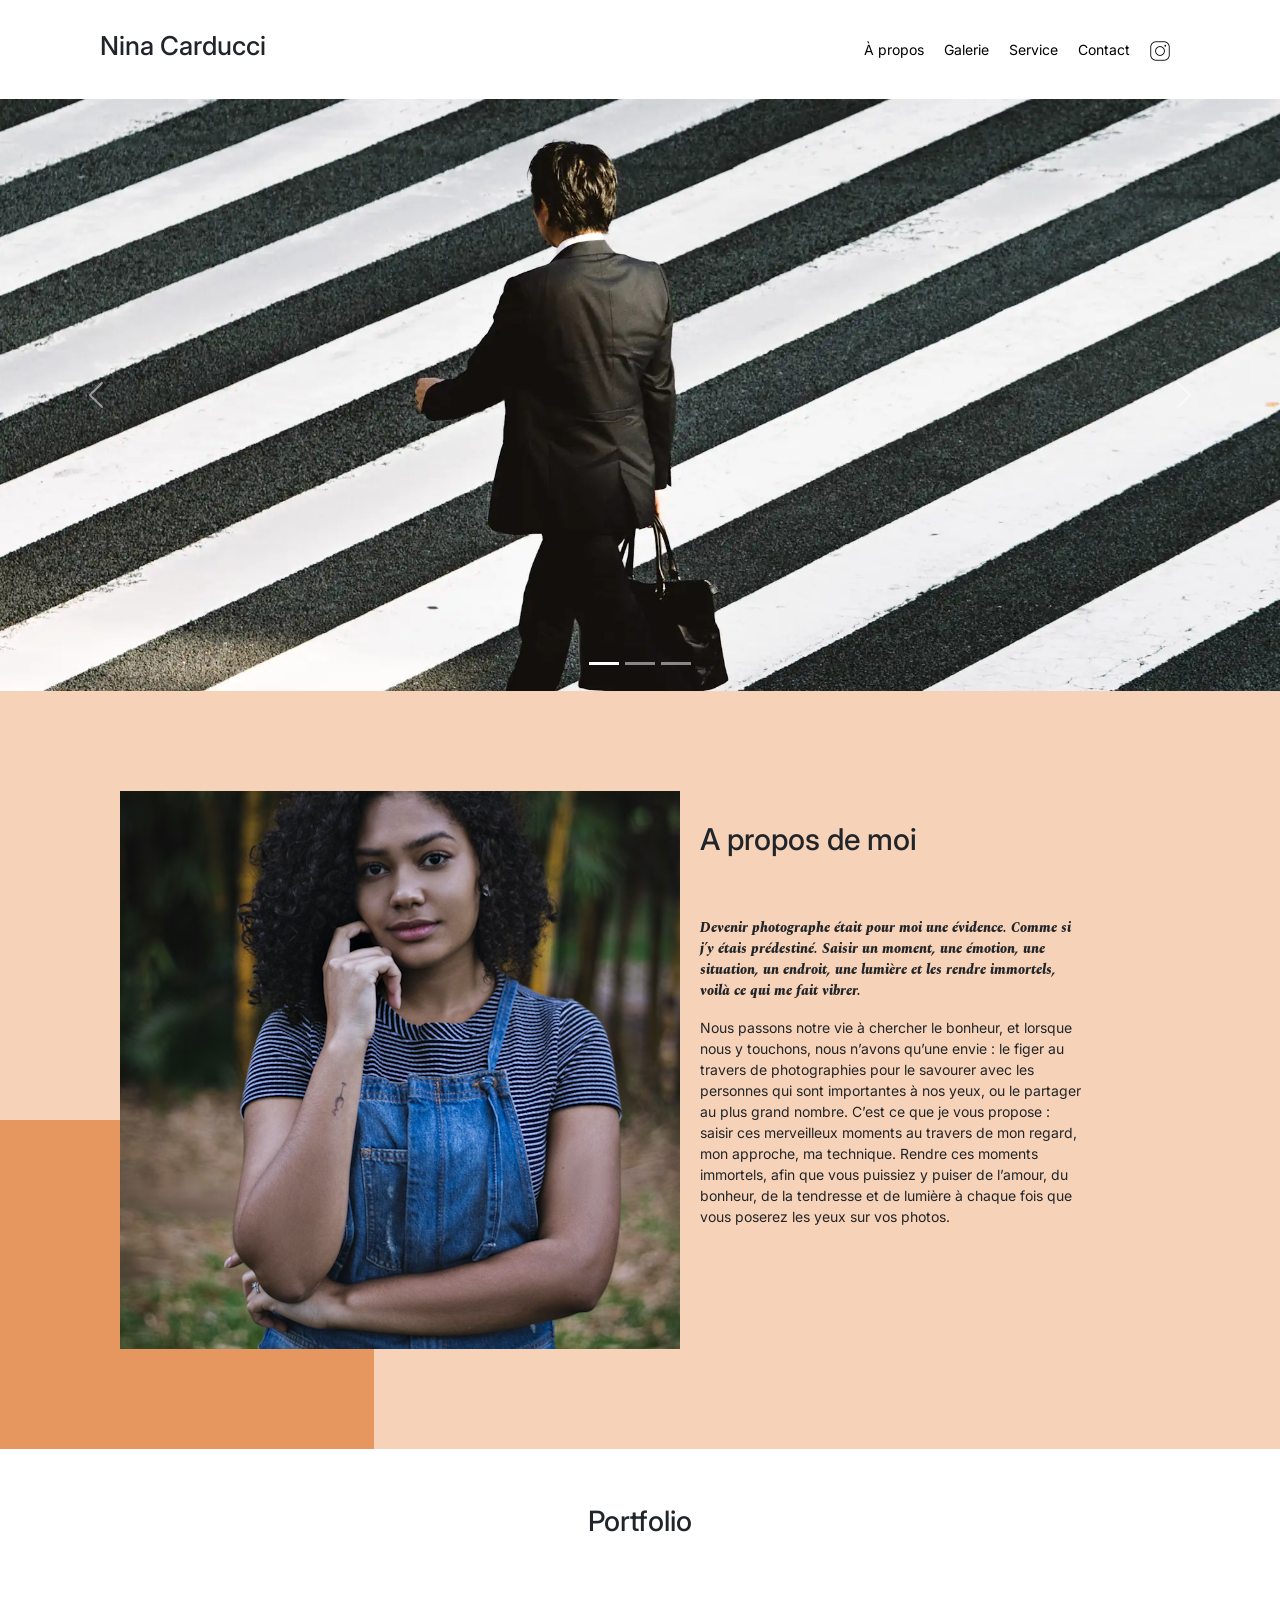
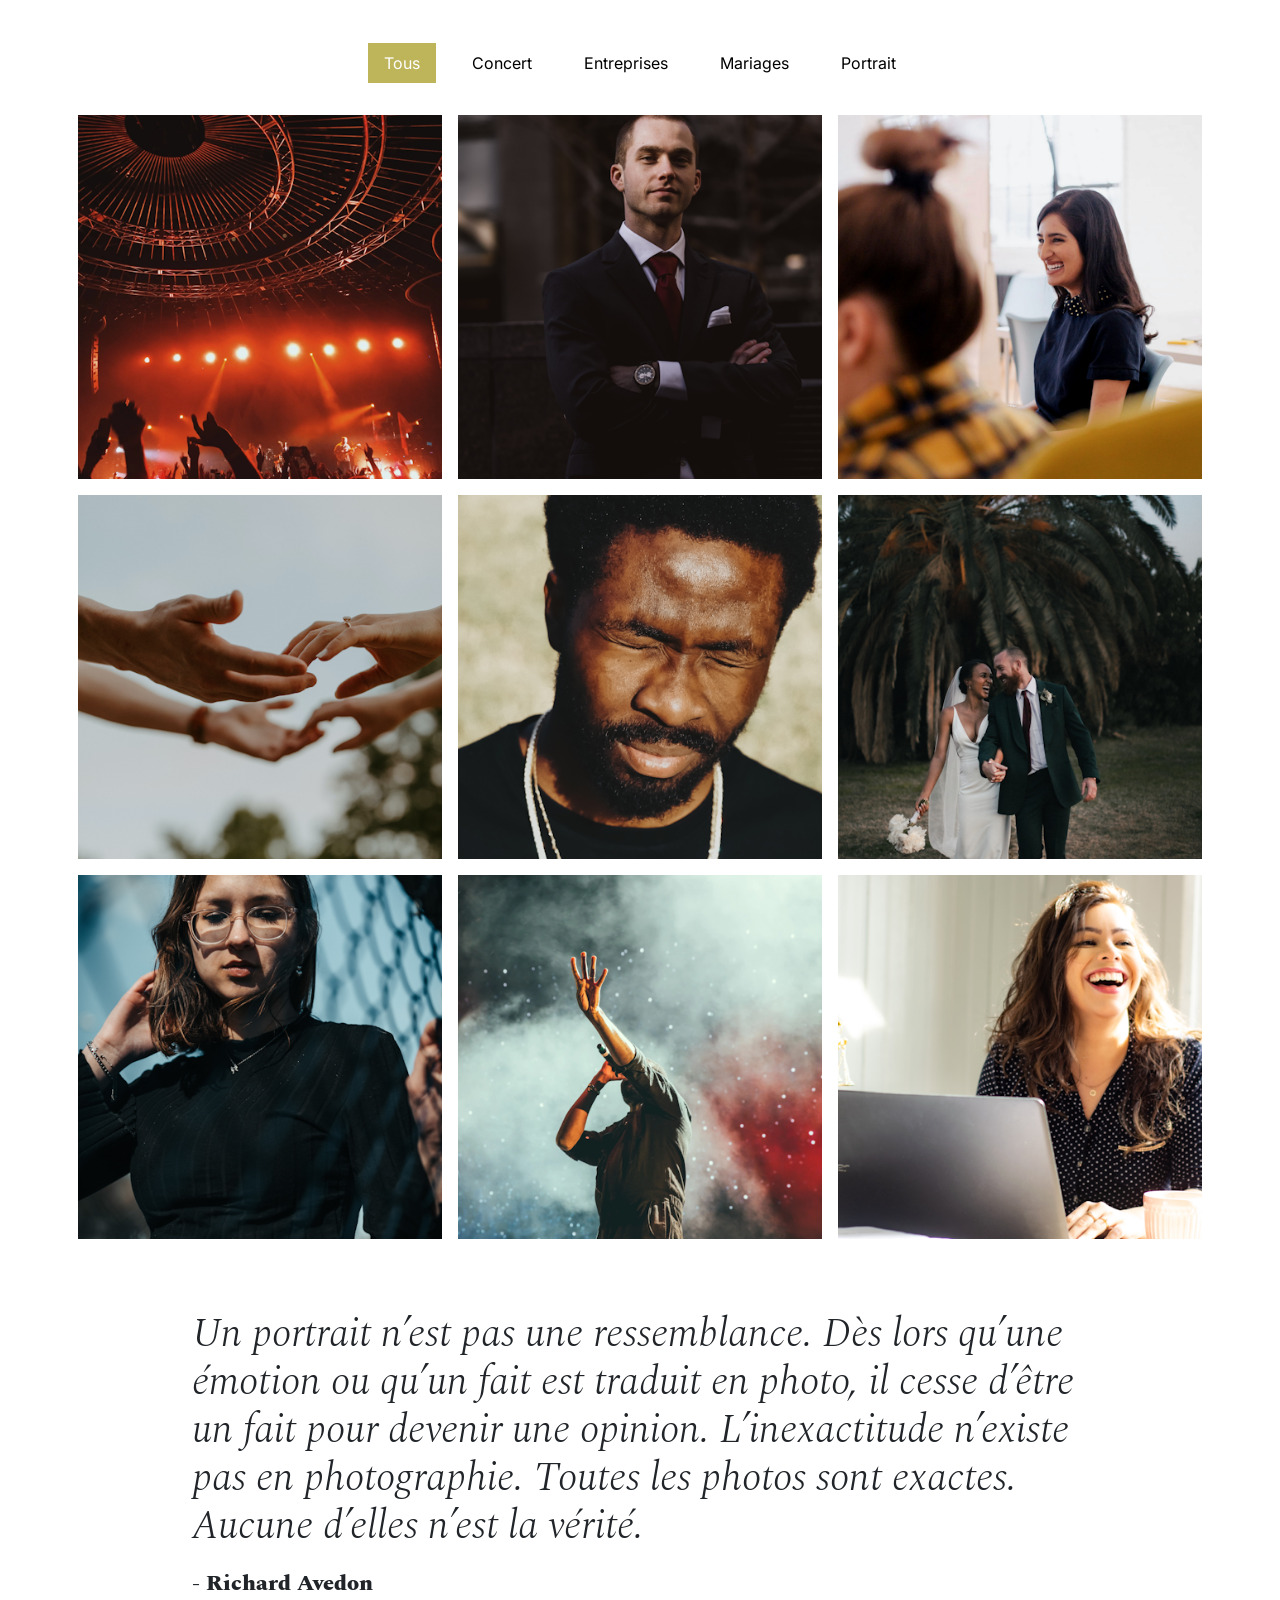
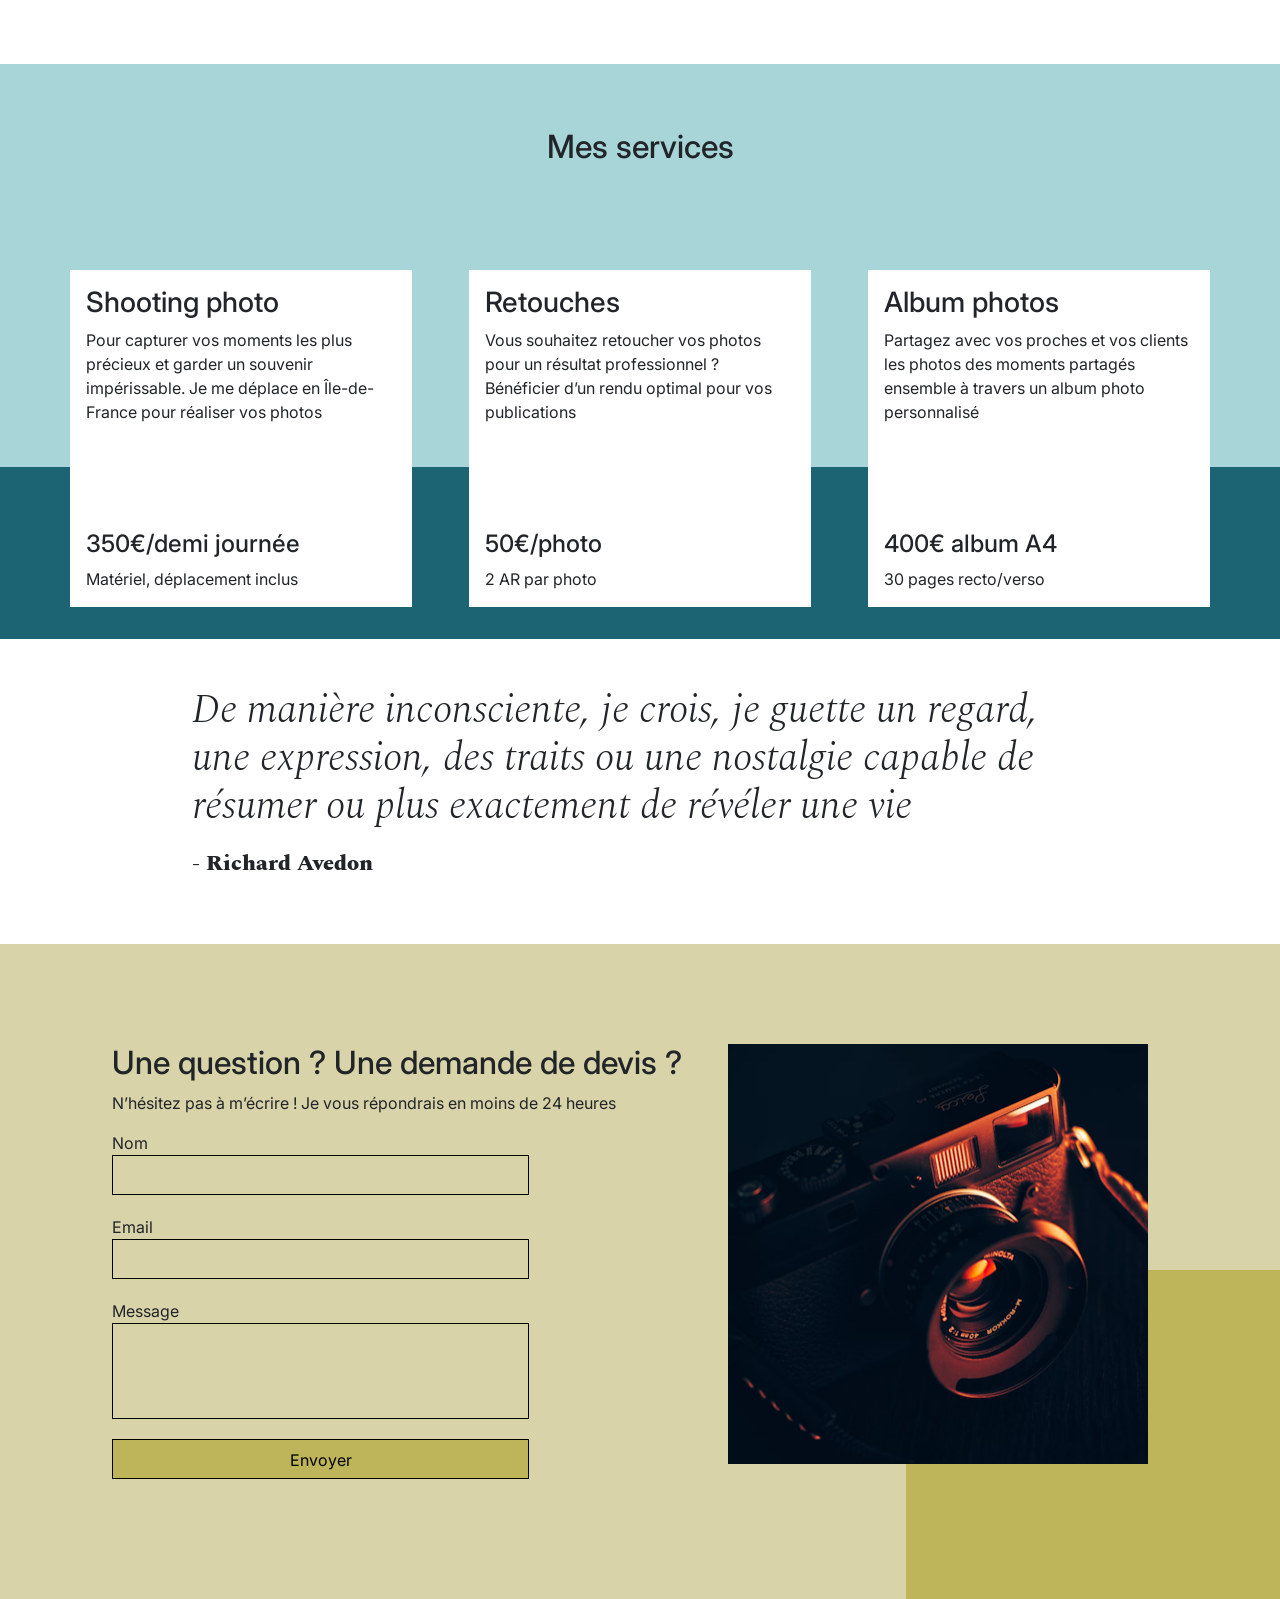
==== Projet_5_Nina_Carducci-main/index.html @ fdbbbd8e "Update index.html" ====
<!DOCTYPE html>
<html lang="fr">

<head>
	<meta name="viewport" content="width=device-width, initial-scale=1.0">
	<meta property="og:title" content="Nina Carducci"/>
	<meta name="description" content="Nina Carducci, photographe professionnelle"/>
	<meta property="og:url" content="www.ninacarducci.com"/>
	<meta property="og:image" content="URL de l'image à afficher"/>
	<title>Nina Carducci</title>
	<link rel="stylesheet" href="./assets/bootstrap/bootstrap.css">
	<link rel="stylesheet" href="./assets/style.css">
	<link rel="preconnect" href="https://fonts.googleapis.com">
	<link rel="preconnect" href="https://fonts.gstatic.com" crossorigin>
	<link
		href="https://fonts.googleapis.com/css2?family=Inter&family=Spectral:ital,wght@0,400;1,300;1,400;1,800&display=swap"
		rel="stylesheet">
	<meta charset="UTF-8">
	<script src="./assets/bootstrap/bootstrap.bundle.js"></script>
	<script src="https://code.jquery.com/jquery-3.4.1.min.js"
		integrity="sha256-CSXorXvZcTkaix6Yvo6HppcZGetbYMGWSFlBw8HfCJo=" crossorigin="anonymous"></script>
	<script src="./assets/maugallery.js"></script>
	<script src="./assets/scripts.js"></script>
	<script type="application/ld+json">
		{
		  "@context": "https://schema.org",
		  "@type": "Person",
		  "name": "Nina Carducci",
		  "address": {
			"@type": "PostalAddress",
			"streetAddress": "68 avenue Alsace-Lorraine",
			"addressLocality": "Bordeaux",
			"postalCode": "33200",
			"addressCountry": "FR"
		  },
		  "url": "www.ninacarducci.com",
		  "telephone": "05 56 67 78 89",
		  "openingHoursSpecification": [
			{
			  "@type": "OpeningHoursSpecification",
			  "dayOfWeek": [
				"Lundi",
				"Mardi",
				"Mercredi",
				"Jeudi",
				"Vendredi"
			  ],
			  "opens": "10:00",
			  "closes": "19:00"
			},
		  ],
		}
	</script>
</head>

<body>
	<div class="top-header">
		<h3 class="name">Nina Carducci</h3>
		<div class="nav">
			<ul>
				<li><a href="#about">À propos</a></li>
				<li><a href="#gallery">Galerie</a></li>
				<li><a href="#services">Service</a></li>
				<li><a href="#contact">Contact</a></li>
				<li><a class="social-link" href="https://www.instagram.com/ninacarducci.photo/?hl=fr"
						target="_blank"><img src="./assets/images/instagram.png" width="20" height="20" alt="Logo instagram"></a></li>
			</ul>
		</div>
	</div>
	<div id="header">
		<div id="carouselExampleIndicators" class="carousel slide" data-bs-ride="carousel">
			<div class="carousel-indicators">
				<button type="button" data-bs-target="#carouselExampleIndicators" data-bs-slide-to="0" class="active"
					aria-current="true" aria-label="Slide 1"></button>
				<button type="button" data-bs-target="#carouselExampleIndicators" data-bs-slide-to="1"
					aria-label="Slide 2"></button>
				<button type="button" data-bs-target="#carouselExampleIndicators" data-bs-slide-to="2"
					aria-label="Slide 3"></button>
			</div>
			<div class="carousel-inner">
				<!-- <div class="carousel-item active">
					<img src="./assets/images/slider/1920/webp/ryoji-iwata-wUZjnOv7t0g-unsplash.webp" 1920w
						class="d-block w-100 h-auto" width="1920" height="888" alt="Homme marchant sur un passage piéton">
				</div> -->
				<div class="carousel-item active">
					<img src="./assets/images/slider/ryoji-iwata-wUZjnOv7t0g-unsplash.webp" 1920w
						class="d-block w-100 h-auto" width="1920" height="888" alt="Homme marchant sur un passage piéton">
				</div>
				<div class="carousel-item">
					<img src="./assets/images/slider/1920/webp/nicholas-green-nPz8akkUmDI-unsplash.webp" loading="lazy"
						class="d-block w-100 h-auto" width="1920" height="888" alt="Deux hommes lors d'un concert">
				</div>
				<div class="carousel-item">
					<img src="./assets/images/slider/1920/webp/edward-cisneros-3_h6-1NPDGw-unsplash.webp" loading="lazy"
						class="d-block w-100 h-auto" width="1920" height="888" alt="Photo de mariage">
				</div>
			</div>
			<button class="carousel-control-prev" type="button" data-bs-target="#carouselExampleIndicators"
				data-bs-slide="prev">
				<span class="carousel-control-prev-icon" aria-hidden="true"></span>
				<span class="visually-hidden">Previous</span>
			</button>
			<button class="carousel-control-next" type="button" data-bs-target="#carouselExampleIndicators"
				data-bs-slide="next">
				<span class="carousel-control-next-icon" aria-hidden="true"></span>
				<span class="visually-hidden">Next</span>
			</button>
		</div>
	</div>
	<div id="about">
		<div class="picture left">
			<img src="./assets/images/nina.webp" alt="Portrait Nina Carducci">
		</div>
		<div id="about-me">
			<h2 class="about-me__title">A propos de moi</h2>
			<p class="about-me__introduction">Devenir photographe était pour moi une évidence. Comme si j’y étais
				prédestiné. Saisir un moment, une émotion, une situation, un endroit, une lumière et les rendre
				immortels, voilà ce qui me fait vibrer.</p>
			<p>Nous passons notre vie à chercher le bonheur, et lorsque nous y touchons, nous n’avons qu’une envie : le
				figer au travers de photographies pour le savourer avec les personnes qui sont importantes à nos yeux,
				ou le partager au plus grand nombre.
				C’est ce que je vous propose : saisir ces merveilleux moments au travers de mon regard, mon approche, ma
				technique. Rendre ces moments immortels, afin que vous puissiez y puiser de l’amour, du bonheur, de la
				tendresse et de lumière à chaque fois que vous poserez les yeux sur vos photos.</p>
		</div>
	</div>
	<div id="gallery">
		<h3 class="title">Portfolio</h3>
		<div class="container py-3">
			<div class="gallery" style="display: none">
				<img data-gallery-tag="Concert" class="gallery-item"
					src="./assets/images/gallery/concerts/440/webp/aaron-paul-wnX-fXzB6Cw-unsplash.webp"
					alt="Concert"loading="lazy" />
				<img data-gallery-tag="Entreprises" class="gallery-item"
					src="./assets/images/gallery/entreprise/440/webp/ali-morshedlou-WMD64tMfc4k-unsplash.webp"
					alt="Homme" loading="lazy" />
				<img data-gallery-tag="Entreprises" class="gallery-item"
					src="./assets/images/gallery/entreprise/440/webp/jason-goodman-tHO1_OuKbg0-unsplash.webp"
					alt="Entreprises" loading="lazy" />
				<img data-gallery-tag="Mariages" class="gallery-item"
					src="./assets/images/gallery/mariage/440/webp/hannah-busing-RvF2R_qMpRk-unsplash.webp"
					alt="Mariages" loading="lazy" />
				<img data-gallery-tag="Portrait" class="gallery-item"
					src="./assets/images/gallery/portraits/440/webp/ade-tunji-rVkhWWZFAtQ-unsplash.webp"
					alt="Profil" loading="lazy" />
				<img data-gallery-tag="Mariages" class="gallery-item"
					src="./assets/images/gallery/mariage/440/webp/jakob-owens-SiniLJkXhMc-unsplash.webp"
					alt="Mariage" loading="lazy" />
				<img data-gallery-tag="Portrait" class="gallery-item"
					src="./assets/images/gallery/portraits/440/webp/nino-van-prattenburg--443cl1uR_8-unsplash.webp"
					alt="Portrait" loading="lazy" />
				<img data-gallery-tag="Concert" class="gallery-item"
					src="./assets/images/gallery/concerts/440/webp/austin-neill-hgO1wFPXl3I-unsplash.webp"
					alt="Concerts" loading="lazy" />
				<img data-gallery-tag="Entreprises" class="gallery-item"
					src="./assets/images/gallery/entreprise/440/webp/mateus-campos-felipe-Fsgzm8N0hIY-unsplash.webp"
					alt="Travail" loading="lazy" />
			</div>
		</div>
		<div class="quote">
			<figure>
				<blockquote>
					<h1 class="quote__text">Un portrait n’est pas une ressemblance. Dès lors qu’une émotion ou qu’un
						fait est traduit en photo, il cesse d’être un fait pour devenir une opinion. L’inexactitude
						n’existe pas en photographie. Toutes les photos sont exactes. Aucune d’elles n’est la vérité.
					</h1>
				</blockquote>
				<figcaption class="quote__author">- Richard Avedon</figcaption>
			</figure>
		</div>
	</div>
	<div id="services">
		<h2 class="title">Mes services</h2>
		<div class="container">
			<div class="service">
				<div class="service__description">
					<h3>Shooting photo</h3>
					<p>Pour capturer vos moments les plus précieux et garder un souvenir impérissable. Je me déplace en
						Île-de-France pour réaliser vos photos</p>
				</div>
				<div class="service__price">
					<h4>350€/demi journée</h4>
					<span>Matériel, déplacement inclus</span>
				</div>
			</div>
			<div class="service">
				<div class="service__description">
					<h3>Retouches</h3>
					<p>Vous souhaitez retoucher vos photos pour un résultat professionnel ? Bénéficier d’un rendu
						optimal pour vos publications</p>
				</div>
				<div class="service__price">
					<h4>50€/photo</h4>
					<span>2 AR par photo</span>
				</div>
			</div>
			<div class="service">
				<div class="service__description">
					<h3>Album photos</h3>
					<p>Partagez avec vos proches et vos clients les photos des moments partagés ensemble à travers un
						album photo personnalisé</p>
				</div>
				<div class="service__price">
					<h4>400€ album A4</h4>
					<span>30 pages recto/verso</span>
				</div>
			</div>
		</div>
	</div>
	<div class="quote">
		<figure>
			<blockquote>
				<h1 class="quote__text">De manière inconsciente, je crois, je guette un regard, une expression, des
					traits ou une nostalgie capable de résumer ou plus exactement de révéler une vie</h1>
			</blockquote>
			<figcaption class="quote__author">- Richard Avedon</figcaption>
		</figure>
	</div>
	<div id="contact">
		<div class="container">
			<div class="form-container">
				<h2>Une question ? Une demande de devis ?</h2>
				<p> N’hésitez pas à m’écrire ! Je vous répondrais en moins de 24 heures</p>
				<form action="" method="post">
					<label for="nom">Nom</label>
					<input type="text" name="nom" id="nom">
					<label for="email">Email</label>
					<input type="email" name="email" id="email">
					<label for="message">Message</label>
					<textarea name="message" id="message" cols="30" rows="10"></textarea>
					<input type="submit" value="Envoyer"/>
				</form>
			</div>
			<div class="picture right">
				<img src="./assets/images/camera.webp" width="420" height="420" alt="Image appareil photo">
			</div>
		</div>
	</div>
</body>

</html>
---- Projet_5_Nina_Carducci-main/assets/style.css ----
body {
	max-width: 1920px;
	margin: auto;
}

* {
	font-family: 'Inter';
	font-style: normal;
}

.top-header {
	background-color: white;
	position: sticky;
	top: 0;
	z-index: 1000;
	display: flex;
	justify-content: space-between;
	padding-inline: 100px;
	padding-block: 30px;
	align-items: center;
}

.top-header .name {
	font-size: 26px;
}

.nav ul {
	display: flex;
	list-style-type: none;
	font-size: 14px;
	margin-bottom: 0;
}

.nav li {
	padding-inline: 10px;
}

.nav a {
	text-decoration: none;
	color: #000
}

/*.social-link img {
	width: 20px;
	height: 20px;
}*/

#about {
	display: flex;
	background-color: #F6D2B8;
	padding-inline: 100px;
	padding-block: 100px;
	position: relative;
}

.picture.left::before {
	content: ' ';
	background-color: #E5975F;
	width: 374px;
	height: 329px;
	position: absolute;
	bottom: 0;
	left: 0;
	z-index: -1;
}

.picture {
	flex: 1;
	margin: 0 20px;
	z-index: 0;
}

/*.picture img {
	width: 100%;
	height: auto;
}*/

#about-me {
	flex: 2
}

.about-me__title {
	margin-top: 1em;
	margin-bottom: 60px;
	font-size: 30px;
}

.about-me__introduction {
	font-family: 'Spectral';
	font-weight: 800;
	font-style: italic;
	width: 60%;
}

#about-me p {
	width: 80%;
	font-size: 14px;
}

/*#gallery {
	/*	min-height: 100vh; 
}*/

.title {
	text-align: center;
	padding-block: 2em;
}

.gallery .nav {
	justify-content: center;
}

.nav-pills .nav-link {
	/*inversement : ce bloc était en dessous*/
	color: #000;
}

.nav-pills .nav-link.active,
.nav-link.active-filter,
.nav-pills .show>.nav-link {
	/*.nav-link.active-filter ajouté*/
	color: #fff;
	background-color: #BEB45A;
	border-radius: 0;
}

.item-column {
	position: relative;
	margin-bottom: 0 !important;
	padding: 0;
}

.item-column::after {
	content: "";
	display: block;
	padding-bottom: 100%;

}

.gallery-item {
	position: absolute;
	width: 100%;
	height: 100%;
	object-fit: cover;
	padding: .5em;
}

.mg-prev,
.mg-next {
	width: 30px;
	height: 30px;
	border-radius: 00%;
	justify-content: center;
	align-items: center;
	display: flex;
	font-size: 24px;
}

.quote {
	font-family: 'Spectral';
	font-style: italic;
	width: 70%;
	margin: auto;
	padding-block: 3em;
}

.quote__text {
	font-family: Spectral;
	font-style: italic;
	font-weight: 300;

}

.quote__author {
	font-family: Spectral;
	font-weight: 800;
	font-size: 22px;
}

#services {
	margin: auto;
	background-color: #A8D5D8;
	position: relative;
}

#services .container::before {
	content: ' ';
	background-color: #1C6474;
	position: absolute;
	width: 100%;
	height: 30%;
	bottom: 0;
	left: 0;
	z-index: 0;
}

#services .container {
	justify-content: space-between;
	display: flex;
	padding: 2em 0;

}

.service {
	background-color: white;
	max-width: 390px;
	width: 30%;
	height: 337px;
	padding: 1em;
	display: flex;
	flex-direction: column;
	justify-content: space-between;
	z-index: 1;
}

#contact {
	margin: auto;
	background-color: #D8D3A8;
	position: relative;
	padding-inline: 100px;
	padding-block: 100px;
}

#contact .container {
	display: flex;
}

.picture.right::before {
	content: ' ';
	background-color: #BEB45A;
	width: 374px;
	height: 329px;
	position: absolute;
	bottom: 0;
	right: 0;
	z-index: -1;
}

.form-container {
	flex: 2;

}

form {
	display: flex;
	flex-direction: column;
	width: 70%;
	align-items: flex-start;
}

form input {
	width: 100%;
	background-color: transparent;
	border: solid 1px;
	height: 2.5em;
	margin-bottom: 20px;
}

form textarea {
	width: 100%;
	background-color: transparent;
	border: solid 1px;
	height: 5em;
	line-height: 2.5em;
	font-size: 1.2em;
	margin-bottom: 20px;
	resize: none;
}

input[type="submit"] {
	background-color: #BEB45A;
	padding: .5em 1em
}

@media all and (max-width: 1180px) {
	.picture {
		flex: 2;
	}

	#about,
	#contact .container {
		align-items: center;
	}

	.about-me__title {
		margin-top: 0;
		margin-bottom: 1em;
	}

	#about-me p {
		width: 100%;
	}
}

@media all and (max-width: 1000px) {
	#about {
		flex-direction: column;

	}

	.picture {
		width: 50%;
	}

	.picture.left::before {
		width: 100%;
		height: 30%;
		position: absolute;
		bottom: auto;
		top: 0;
		left: 0;
		z-index: -1;
	}

	.about-me__title {
		text-align: center;
		margin-top: 1em;
	}

	#services .container {
		flex-direction: column;
	}

	.service {
		width: 100%;
		max-width: 100%;
		height: auto;
		margin: 2em 0
	}

	.service__description {
		margin-bottom: 1em;
	}

	#services .container::before {
		width: 30%;
		height: 100%;
		bottom: 0;
		right: 0;
		left: auto;
		z-index: 0;
	}

	#contact .container {
		flex-direction: column;
	}

	#contact .picture.right {
		margin-top: 1em;
	}

	.picture.right::before {
		width: 100%;
		height: 30%;
		position: absolute;
		bottom: 0;
		right: 0;
		z-index: -1;
	}
}

@media all and (max-width: 650px) {
	.top-header {
		flex-direction: column;
		padding-inline: 0;
	}

	.top-header .nav,
	.top-header .nav ul {
		width: 100%;
		padding: 0 0 0 0;
	}

	.top-header .nav li {
		flex: 1;
		padding-block: 1em;
		text-align: center;
	}

	.picture.left::before,
	.picture.right::before {
		height: 150px;
	}

	#services .container {
		align-items: center;
	}

	.service {
		max-width: 90%;
	}

	#about,
	#contact {
		padding-inline: 2em;
		padding-block: 2em;
	}

	form {
		width: 100%;
	}

	.picture {
		width: 80%;
	}
}
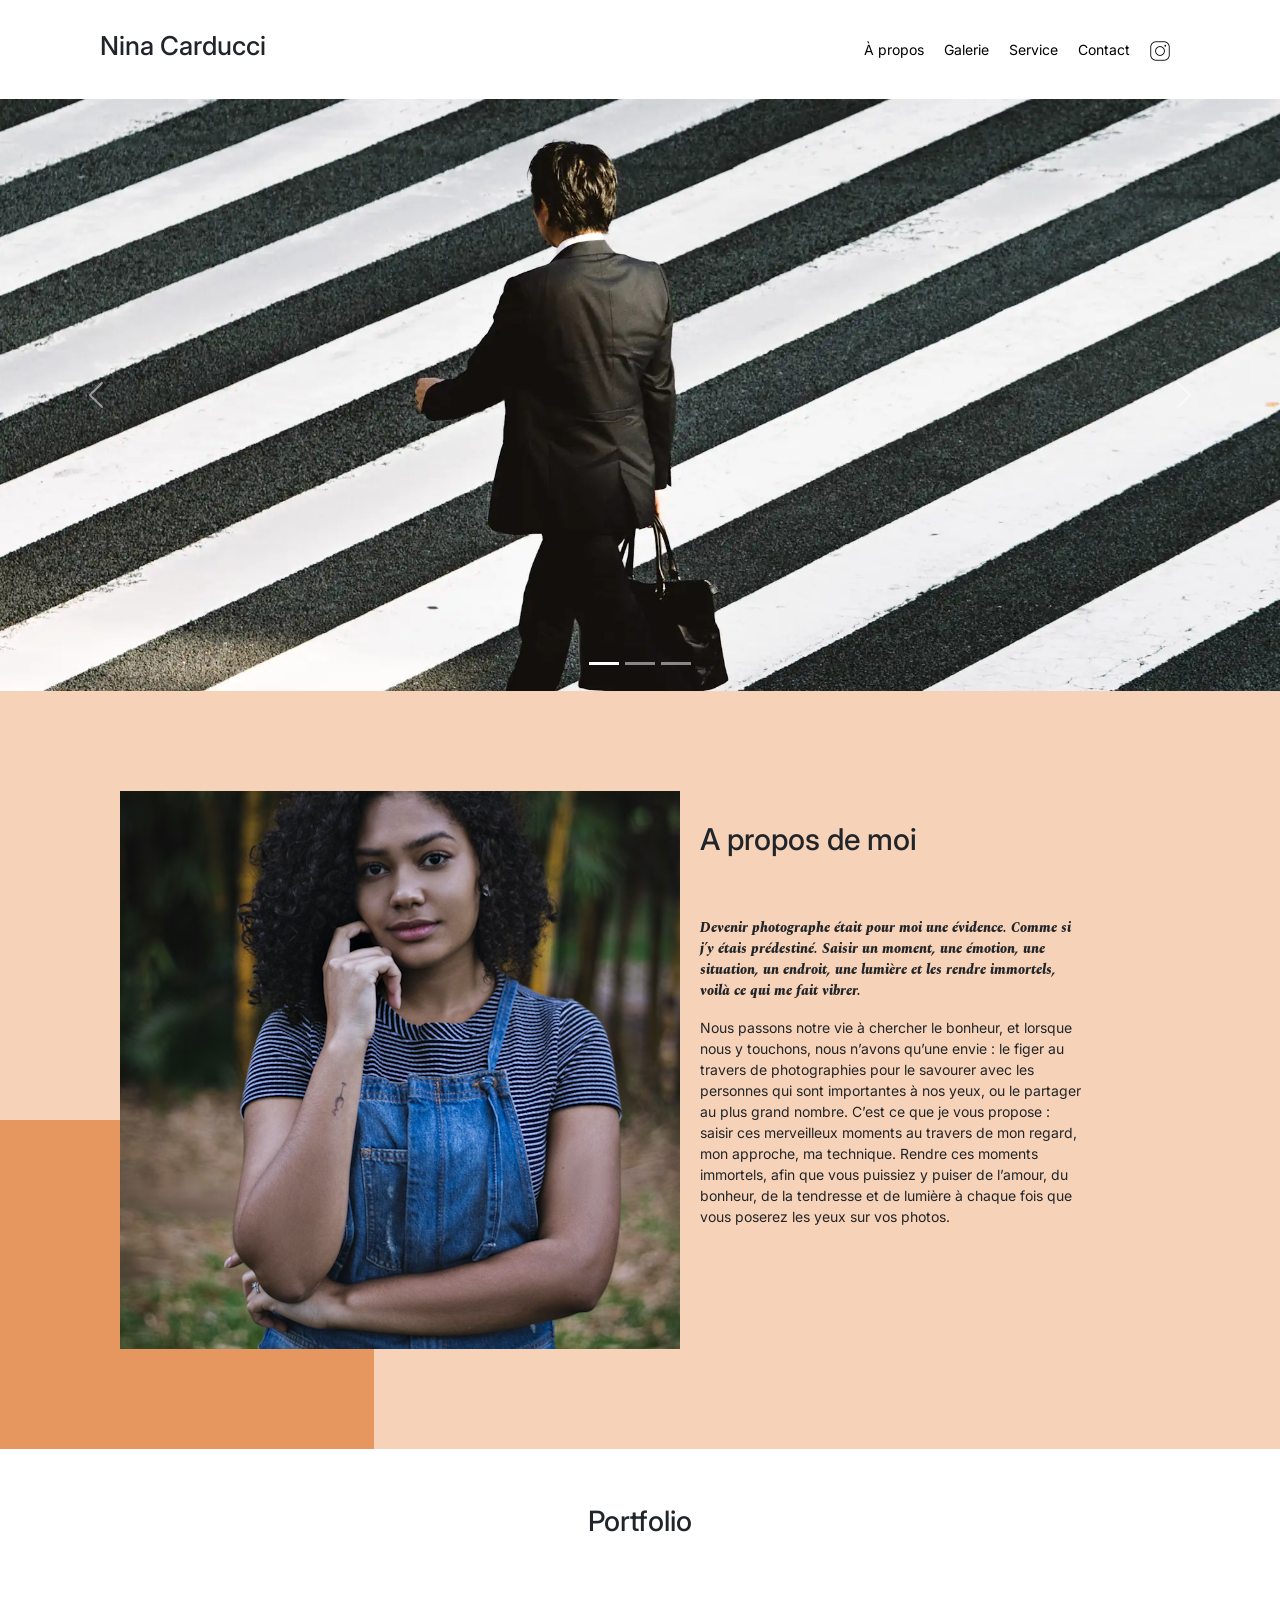
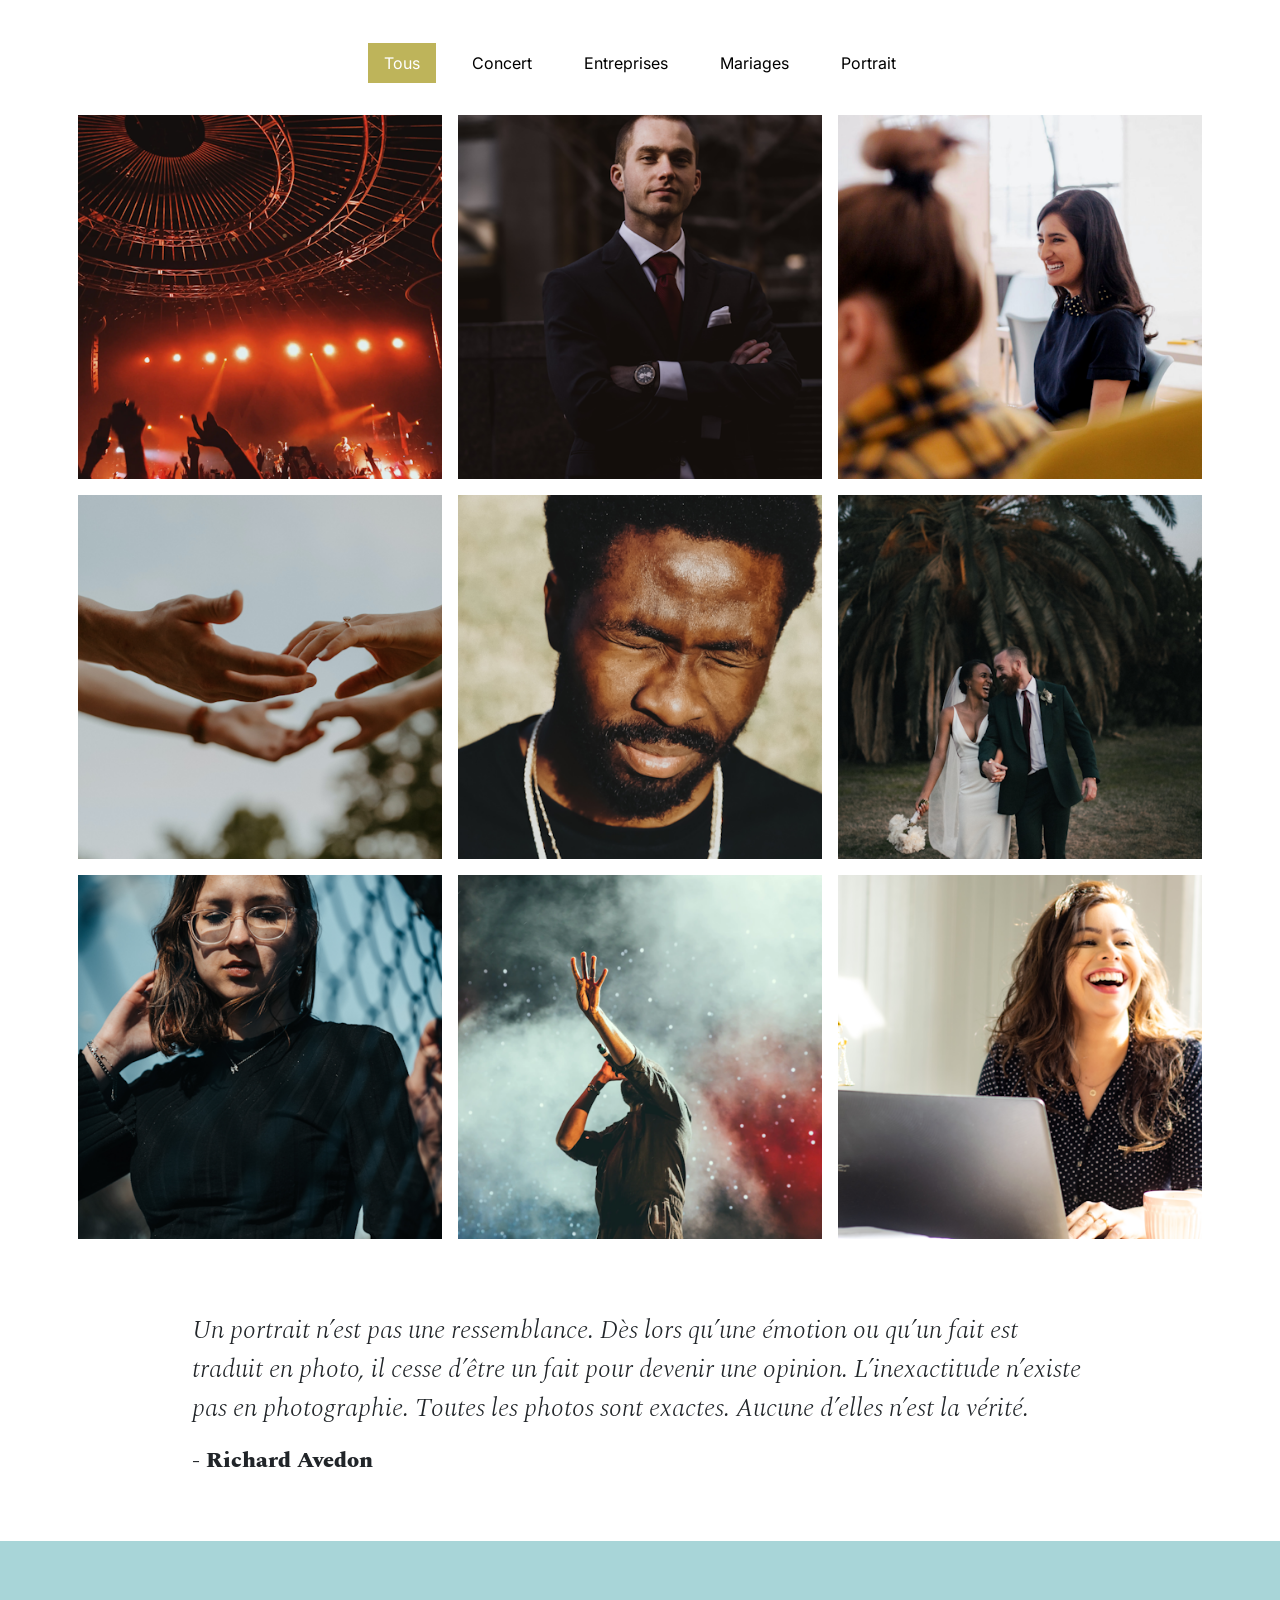
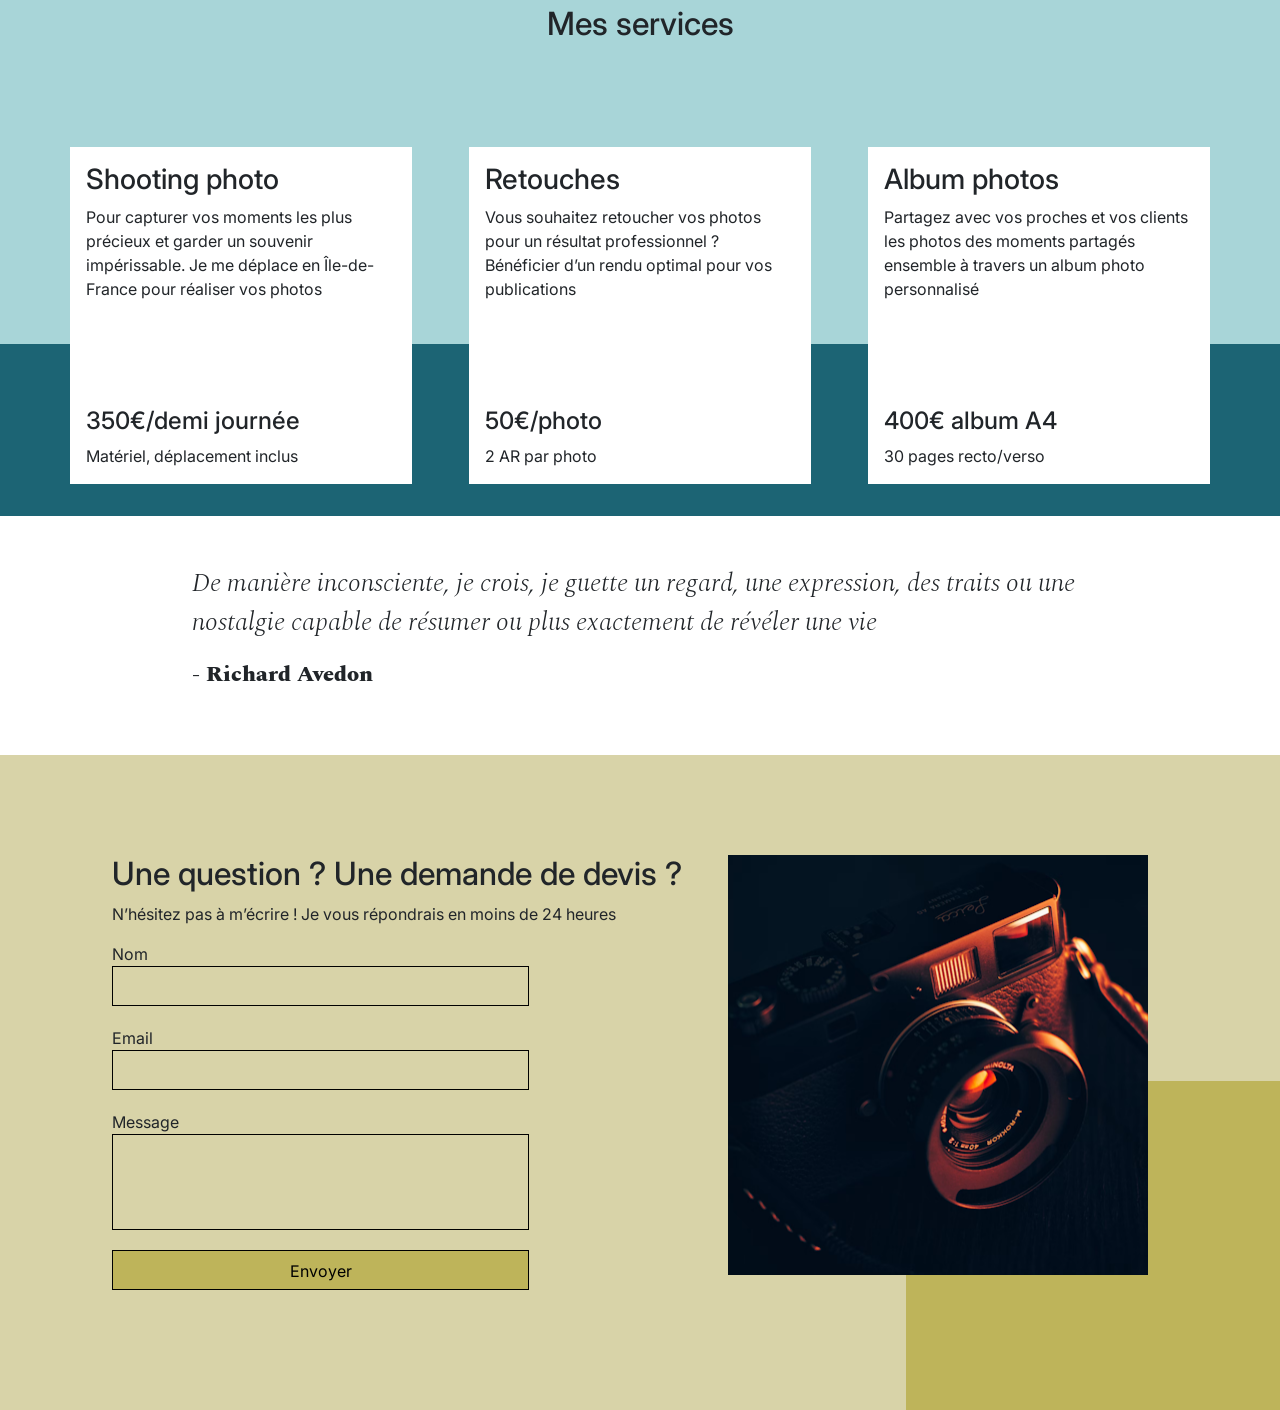
==== commit 09d86eae: "Meta donnée "description" modifiée. Un <h1> unique. Des <p> se trouvent maintenant dans le blockquot" ====
--- a/Projet_5_Nina_Carducci-main/index.html
+++ b/Projet_5_Nina_Carducci-main/index.html
@@ -1,12 +1,16 @@
 <!DOCTYPE html>
 <html lang="fr">
-
 <head>
+	<meta charset="UTF-8">
 	<meta name="viewport" content="width=device-width, initial-scale=1.0">
-	<meta property="og:title" content="Nina Carducci"/>
-	<meta name="description" content="Nina Carducci, photographe professionnelle"/>
-	<meta property="og:url" content="www.ninacarducci.com"/>
-	<meta property="og:image" content="URL de l'image à afficher"/>
+	<meta property="og:title" content="Nina Carducci" />
+	<meta name="description" content="Nina Carducci, photographe professionnelle à Bordeaux" />
+	<meta property="og:url" content="www.ninacarducci.com" />
+	<meta property="og:image" content="./assets/images/nina.webp" />
+	<meta name="twitter:card" content="summary_large_image">
+	<meta name="twitter:title" content="Nina Carducci">
+	<meta name="twitter:description" content="Nina Carducci, photographe professionnelle">
+	<meta name="twitter:image" content="./assets/images/nina.webp">
 	<title>Nina Carducci</title>
 	<link rel="stylesheet" href="./assets/bootstrap/bootstrap.css">
 	<link rel="stylesheet" href="./assets/style.css">
@@ -15,7 +19,6 @@
 	<link
 		href="https://fonts.googleapis.com/css2?family=Inter&family=Spectral:ital,wght@0,400;1,300;1,400;1,800&display=swap"
 		rel="stylesheet">
-	<meta charset="UTF-8">
 	<script src="./assets/bootstrap/bootstrap.bundle.js"></script>
 	<script src="https://code.jquery.com/jquery-3.4.1.min.js"
 		integrity="sha256-CSXorXvZcTkaix6Yvo6HppcZGetbYMGWSFlBw8HfCJo=" crossorigin="anonymous"></script>
@@ -23,39 +26,41 @@
 	<script src="./assets/scripts.js"></script>
 	<script type="application/ld+json">
 		{
-		  "@context": "https://schema.org",
-		  "@type": "Person",
-		  "name": "Nina Carducci",
-		  "address": {
-			"@type": "PostalAddress",
-			"streetAddress": "68 avenue Alsace-Lorraine",
-			"addressLocality": "Bordeaux",
-			"postalCode": "33200",
-			"addressCountry": "FR"
-		  },
-		  "url": "www.ninacarducci.com",
-		  "telephone": "05 56 67 78 89",
-		  "openingHoursSpecification": [
-			{
-			  "@type": "OpeningHoursSpecification",
-			  "dayOfWeek": [
-				"Lundi",
-				"Mardi",
-				"Mercredi",
-				"Jeudi",
-				"Vendredi"
-			  ],
-			  "opens": "10:00",
-			  "closes": "19:00"
+			"@context": "https://schema.org",
+			"@type": "LocalBusiness",
+			"name": "Nina Carducci",
+			"description": "Photographe professionnelle.",
+			"address": {
+				"@type": "PostalAddress",
+				"streetAddress": "68 avenue Alsace-Lorraine",
+				"addressLocality": "Bordeaux",
+				"addressRegion": "Nouvelle-Aquitaine",
+				"postalCode": "33200",
+				"addressCountry": "FR"
 			},
-		  ],
+			"url": "https://merian20.github.io/Projet_5_Nina_Carducci-main/Projet_5_Nina_Carducci-main/",
+			"telephone": "+33556677889",
+			"openingHoursSpecification": [{
+				"@type": "OpeningHoursSpecification",
+				"dayOfWeek": [
+					"Monday",
+					"Tuesday",
+					"Wednesday",
+					"Thursday",
+					"Friday"
+				],
+				"opens": "10:00",
+				"closes": "19:00"
+			}],
+			"image": "./assets/images/nina.webp",
+			"priceRange": "50€, 350€, 400€"
 		}
 	</script>
 </head>
 
 <body>
 	<div class="top-header">
-		<h3 class="name">Nina Carducci</h3>
+		<h1 class="name">Nina Carducci</h1>
 		<div class="nav">
 			<ul>
 				<li><a href="#about">À propos</a></li>
@@ -63,7 +68,8 @@
 				<li><a href="#services">Service</a></li>
 				<li><a href="#contact">Contact</a></li>
 				<li><a class="social-link" href="https://www.instagram.com/ninacarducci.photo/?hl=fr"
-						target="_blank"><img src="./assets/images/instagram.png" width="20" height="20" alt="Logo instagram"></a></li>
+						target="_blank"><img src="./assets/images/instagram.png" width="20" height="20"
+							alt="Logo instagram"></a></li>
 			</ul>
 		</div>
 	</div>
@@ -78,13 +84,10 @@
 					aria-label="Slide 3"></button>
 			</div>
 			<div class="carousel-inner">
-				<!-- <div class="carousel-item active">
+				<div class="carousel-item active">
 					<img src="./assets/images/slider/1920/webp/ryoji-iwata-wUZjnOv7t0g-unsplash.webp" 1920w
-						class="d-block w-100 h-auto" width="1920" height="888" alt="Homme marchant sur un passage piéton">
-				</div> -->
-				<div class="carousel-item active">
-					<img src="./assets/images/slider/ryoji-iwata-wUZjnOv7t0g-unsplash.webp" 1920w
-						class="d-block w-100 h-auto" width="1920" height="888" alt="Homme marchant sur un passage piéton">
+						class="d-block w-100 h-auto" width="1920" height="888"
+						alt="Homme marchant sur un passage piéton">
 				</div>
 				<div class="carousel-item">
 					<img src="./assets/images/slider/1920/webp/nicholas-green-nPz8akkUmDI-unsplash.webp" loading="lazy"
@@ -129,8 +132,8 @@
 		<div class="container py-3">
 			<div class="gallery" style="display: none">
 				<img data-gallery-tag="Concert" class="gallery-item"
-					src="./assets/images/gallery/concerts/440/webp/aaron-paul-wnX-fXzB6Cw-unsplash.webp"
-					alt="Concert"loading="lazy" />
+					src="./assets/images/gallery/concerts/440/webp/aaron-paul-wnX-fXzB6Cw-unsplash.webp" alt="Concert"
+					loading="lazy" />
 				<img data-gallery-tag="Entreprises" class="gallery-item"
 					src="./assets/images/gallery/entreprise/440/webp/ali-morshedlou-WMD64tMfc4k-unsplash.webp"
 					alt="Homme" loading="lazy" />
@@ -141,11 +144,11 @@
 					src="./assets/images/gallery/mariage/440/webp/hannah-busing-RvF2R_qMpRk-unsplash.webp"
 					alt="Mariages" loading="lazy" />
 				<img data-gallery-tag="Portrait" class="gallery-item"
-					src="./assets/images/gallery/portraits/440/webp/ade-tunji-rVkhWWZFAtQ-unsplash.webp"
-					alt="Profil" loading="lazy" />
+					src="./assets/images/gallery/portraits/440/webp/ade-tunji-rVkhWWZFAtQ-unsplash.webp" alt="Profil"
+					loading="lazy" />
 				<img data-gallery-tag="Mariages" class="gallery-item"
-					src="./assets/images/gallery/mariage/440/webp/jakob-owens-SiniLJkXhMc-unsplash.webp"
-					alt="Mariage" loading="lazy" />
+					src="./assets/images/gallery/mariage/440/webp/jakob-owens-SiniLJkXhMc-unsplash.webp" alt="Mariage"
+					loading="lazy" />
 				<img data-gallery-tag="Portrait" class="gallery-item"
 					src="./assets/images/gallery/portraits/440/webp/nino-van-prattenburg--443cl1uR_8-unsplash.webp"
 					alt="Portrait" loading="lazy" />
@@ -160,10 +163,10 @@
 		<div class="quote">
 			<figure>
 				<blockquote>
-					<h1 class="quote__text">Un portrait n’est pas une ressemblance. Dès lors qu’une émotion ou qu’un
+					<p class="quote__text">Un portrait n’est pas une ressemblance. Dès lors qu’une émotion ou qu’un
 						fait est traduit en photo, il cesse d’être un fait pour devenir une opinion. L’inexactitude
 						n’existe pas en photographie. Toutes les photos sont exactes. Aucune d’elles n’est la vérité.
-					</h1>
+					</p>
 				</blockquote>
 				<figcaption class="quote__author">- Richard Avedon</figcaption>
 			</figure>
@@ -210,8 +213,8 @@
 	<div class="quote">
 		<figure>
 			<blockquote>
-				<h1 class="quote__text">De manière inconsciente, je crois, je guette un regard, une expression, des
-					traits ou une nostalgie capable de résumer ou plus exactement de révéler une vie</h1>
+				<p class="quote__text">De manière inconsciente, je crois, je guette un regard, une expression, des
+					traits ou une nostalgie capable de résumer ou plus exactement de révéler une vie</p>
 			</blockquote>
 			<figcaption class="quote__author">- Richard Avedon</figcaption>
 		</figure>
@@ -228,7 +231,7 @@
 					<input type="email" name="email" id="email">
 					<label for="message">Message</label>
 					<textarea name="message" id="message" cols="30" rows="10"></textarea>
-					<input type="submit" value="Envoyer"/>
+					<input type="submit" value="Envoyer" />
 				</form>
 			</div>
 			<div class="picture right">
@@ -238,4 +241,4 @@
 	</div>
 </body>
 
-</html>
+</html>
--- a/Projet_5_Nina_Carducci-main/assets/style.css
+++ b/Projet_5_Nina_Carducci-main/assets/style.css
@@ -168,7 +168,7 @@
 	font-family: Spectral;
 	font-style: italic;
 	font-weight: 300;
-
+	font-size: 26px;
 }
 
 .quote__author {
@@ -277,6 +277,10 @@
 		flex: 2;
 	}
 
+	.picture.left img {
+		width: 100%;
+	}
+	
 	#about,
 	#contact .container {
 		align-items: center;
@@ -377,6 +381,11 @@
 		text-align: center;
 	}
 
+	.picture.left img, .picture.right img {
+		width: 100%;
+		height: 100%;
+	}
+
 	.picture.left::before,
 	.picture.right::before {
 		height: 150px;
